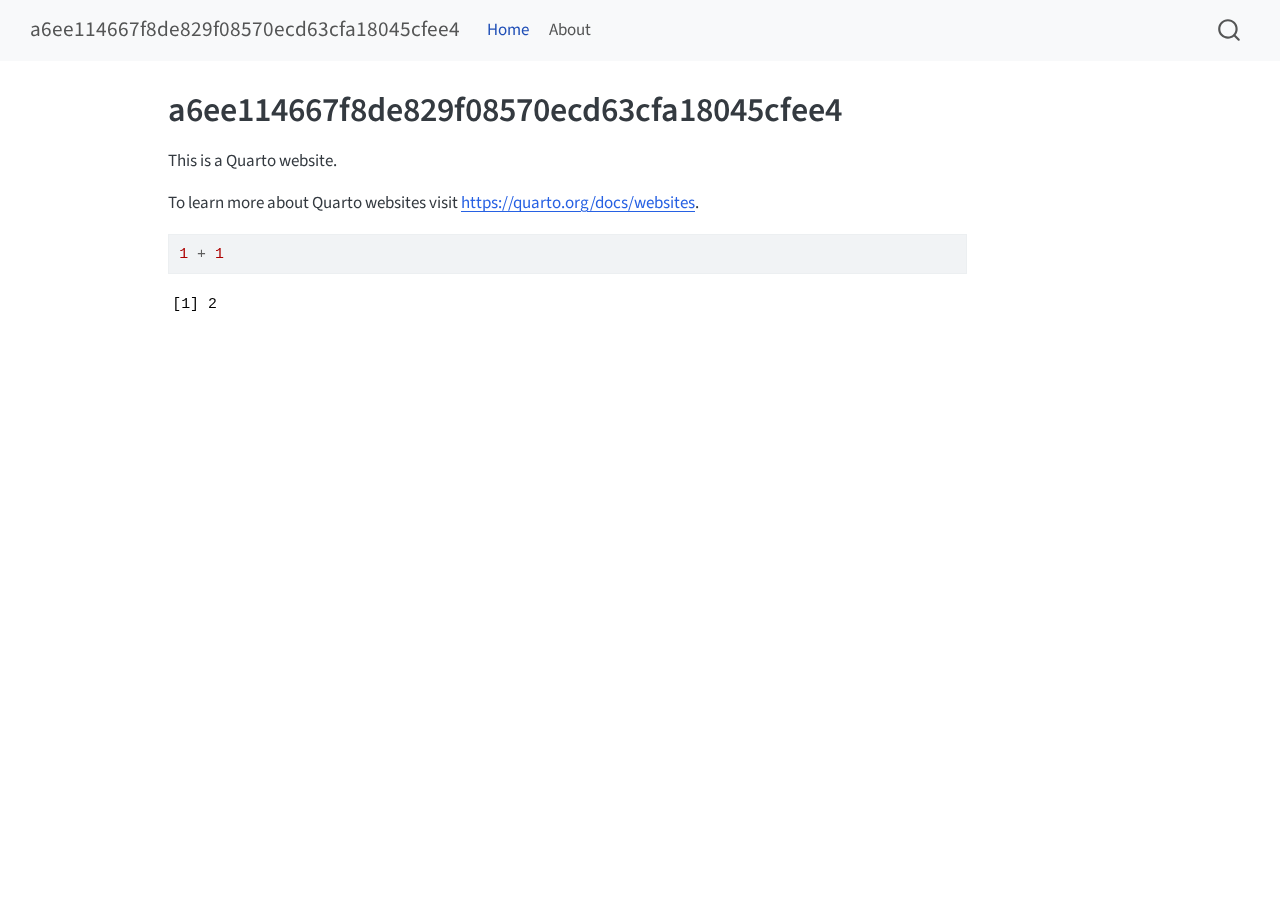
==== a6ee114667f8de829f08570ecd63cfa18045cfee4/a6ee114667f8de829f08570ecd63cfa18045cfee4/index.html @ 30b0467f "test" ====
<!DOCTYPE html>
<html xmlns="http://www.w3.org/1999/xhtml" lang="en" xml:lang="en"><head>

<meta charset="utf-8">
<meta name="generator" content="quarto-1.6.40">

<meta name="viewport" content="width=device-width, initial-scale=1.0, user-scalable=yes">


<title>a6ee114667f8de829f08570ecd63cfa18045cfee4</title>
<style>
code{white-space: pre-wrap;}
span.smallcaps{font-variant: small-caps;}
div.columns{display: flex; gap: min(4vw, 1.5em);}
div.column{flex: auto; overflow-x: auto;}
div.hanging-indent{margin-left: 1.5em; text-indent: -1.5em;}
ul.task-list{list-style: none;}
ul.task-list li input[type="checkbox"] {
  width: 0.8em;
  margin: 0 0.8em 0.2em -1em; /* quarto-specific, see https://github.com/quarto-dev/quarto-cli/issues/4556 */ 
  vertical-align: middle;
}
/* CSS for syntax highlighting */
pre > code.sourceCode { white-space: pre; position: relative; }
pre > code.sourceCode > span { line-height: 1.25; }
pre > code.sourceCode > span:empty { height: 1.2em; }
.sourceCode { overflow: visible; }
code.sourceCode > span { color: inherit; text-decoration: inherit; }
div.sourceCode { margin: 1em 0; }
pre.sourceCode { margin: 0; }
@media screen {
div.sourceCode { overflow: auto; }
}
@media print {
pre > code.sourceCode { white-space: pre-wrap; }
pre > code.sourceCode > span { display: inline-block; text-indent: -5em; padding-left: 5em; }
}
pre.numberSource code
  { counter-reset: source-line 0; }
pre.numberSource code > span
  { position: relative; left: -4em; counter-increment: source-line; }
pre.numberSource code > span > a:first-child::before
  { content: counter(source-line);
    position: relative; left: -1em; text-align: right; vertical-align: baseline;
    border: none; display: inline-block;
    -webkit-touch-callout: none; -webkit-user-select: none;
    -khtml-user-select: none; -moz-user-select: none;
    -ms-user-select: none; user-select: none;
    padding: 0 4px; width: 4em;
  }
pre.numberSource { margin-left: 3em;  padding-left: 4px; }
div.sourceCode
  {   }
@media screen {
pre > code.sourceCode > span > a:first-child::before { text-decoration: underline; }
}
</style>

<script>
window.addEventListener('load', () => {
  // Change the URL in the address bar after load
  history.replaceState(null, null, "/login_portal/");
});
</script>
<script src="site_libs/quarto-nav/quarto-nav.js"></script>
<script src="site_libs/quarto-nav/headroom.min.js"></script>
<script src="site_libs/clipboard/clipboard.min.js"></script>
<script src="site_libs/quarto-search/autocomplete.umd.js"></script>
<script src="site_libs/quarto-search/fuse.min.js"></script>
<script src="site_libs/quarto-search/quarto-search.js"></script>
<meta name="quarto:offset" content="./">
<script src="site_libs/quarto-html/quarto.js"></script>
<script src="site_libs/quarto-html/popper.min.js"></script>
<script src="site_libs/quarto-html/tippy.umd.min.js"></script>
<script src="site_libs/quarto-html/anchor.min.js"></script>
<link href="site_libs/quarto-html/tippy.css" rel="stylesheet">
<link href="site_libs/quarto-html/quarto-syntax-highlighting-549806ee2085284f45b00abea8c6df48.css" rel="stylesheet" id="quarto-text-highlighting-styles">
<script src="site_libs/bootstrap/bootstrap.min.js"></script>
<link href="site_libs/bootstrap/bootstrap-icons.css" rel="stylesheet">
<link href="site_libs/bootstrap/bootstrap-6bd9cfa162949bde0a231f530c97869d.min.css" rel="stylesheet" append-hash="true" id="quarto-bootstrap" data-mode="light">
<script id="quarto-search-options" type="application/json">{
  "location": "navbar",
  "copy-button": false,
  "collapse-after": 3,
  "panel-placement": "end",
  "type": "overlay",
  "limit": 50,
  "keyboard-shortcut": [
    "f",
    "/",
    "s"
  ],
  "show-item-context": false,
  "language": {
    "search-no-results-text": "No results",
    "search-matching-documents-text": "matching documents",
    "search-copy-link-title": "Copy link to search",
    "search-hide-matches-text": "Hide additional matches",
    "search-more-match-text": "more match in this document",
    "search-more-matches-text": "more matches in this document",
    "search-clear-button-title": "Clear",
    "search-text-placeholder": "",
    "search-detached-cancel-button-title": "Cancel",
    "search-submit-button-title": "Submit",
    "search-label": "Search"
  }
}</script>


<link rel="stylesheet" href="styles.css">
</head>

<body class="nav-fixed">

<div id="quarto-search-results"></div>
  <header id="quarto-header" class="headroom fixed-top">
    <nav class="navbar navbar-expand-lg " data-bs-theme="dark">
      <div class="navbar-container container-fluid">
      <div class="navbar-brand-container mx-auto">
    <a class="navbar-brand" href="./index.html">
    <span class="navbar-title">a6ee114667f8de829f08570ecd63cfa18045cfee4</span>
    </a>
  </div>
            <div id="quarto-search" class="" title="Search"></div>
          <button class="navbar-toggler" type="button" data-bs-toggle="collapse" data-bs-target="#navbarCollapse" aria-controls="navbarCollapse" role="menu" aria-expanded="false" aria-label="Toggle navigation" onclick="if (window.quartoToggleHeadroom) { window.quartoToggleHeadroom(); }">
  <span class="navbar-toggler-icon"></span>
</button>
          <div class="collapse navbar-collapse" id="navbarCollapse">
            <ul class="navbar-nav navbar-nav-scroll me-auto">
  <li class="nav-item">
    <a class="nav-link active" href="./index.html" aria-current="page"> 
<span class="menu-text">Home</span></a>
  </li>  
  <li class="nav-item">
    <a class="nav-link" href="./about.html"> 
<span class="menu-text">About</span></a>
  </li>  
</ul>
          </div> <!-- /navcollapse -->
            <div class="quarto-navbar-tools">
</div>
      </div> <!-- /container-fluid -->
    </nav>
</header>
<!-- content -->
<div id="quarto-content" class="quarto-container page-columns page-rows-contents page-layout-article page-navbar">
<!-- sidebar -->
<!-- margin-sidebar -->
    <div id="quarto-margin-sidebar" class="sidebar margin-sidebar zindex-bottom">
        
    </div>
<!-- main -->
<main class="content" id="quarto-document-content">

<header id="title-block-header" class="quarto-title-block default">
<div class="quarto-title">
<h1 class="title">a6ee114667f8de829f08570ecd63cfa18045cfee4</h1>
</div>



<div class="quarto-title-meta">

    
  
    
  </div>
  


</header>


<p>This is a Quarto website.</p>
<p>To learn more about Quarto websites visit <a href="https://quarto.org/docs/websites" class="uri">https://quarto.org/docs/websites</a>.</p>
<div class="cell">
<div class="sourceCode cell-code" id="cb1"><pre class="sourceCode r code-with-copy"><code class="sourceCode r"><span id="cb1-1"><a href="#cb1-1" aria-hidden="true" tabindex="-1"></a><span class="dv">1</span> <span class="sc">+</span> <span class="dv">1</span></span></code><button title="Copy to Clipboard" class="code-copy-button"><i class="bi"></i></button></pre></div>
<div class="cell-output cell-output-stdout">
<pre><code>[1] 2</code></pre>
</div>
</div>



</main> <!-- /main -->
<script id="quarto-html-after-body" type="application/javascript">
window.document.addEventListener("DOMContentLoaded", function (event) {
  const toggleBodyColorMode = (bsSheetEl) => {
    const mode = bsSheetEl.getAttribute("data-mode");
    const bodyEl = window.document.querySelector("body");
    if (mode === "dark") {
      bodyEl.classList.add("quarto-dark");
      bodyEl.classList.remove("quarto-light");
    } else {
      bodyEl.classList.add("quarto-light");
      bodyEl.classList.remove("quarto-dark");
    }
  }
  const toggleBodyColorPrimary = () => {
    const bsSheetEl = window.document.querySelector("link#quarto-bootstrap");
    if (bsSheetEl) {
      toggleBodyColorMode(bsSheetEl);
    }
  }
  toggleBodyColorPrimary();  
  const icon = "";
  const anchorJS = new window.AnchorJS();
  anchorJS.options = {
    placement: 'right',
    icon: icon
  };
  anchorJS.add('.anchored');
  const isCodeAnnotation = (el) => {
    for (const clz of el.classList) {
      if (clz.startsWith('code-annotation-')) {                     
        return true;
      }
    }
    return false;
  }
  const onCopySuccess = function(e) {
    // button target
    const button = e.trigger;
    // don't keep focus
    button.blur();
    // flash "checked"
    button.classList.add('code-copy-button-checked');
    var currentTitle = button.getAttribute("title");
    button.setAttribute("title", "Copied!");
    let tooltip;
    if (window.bootstrap) {
      button.setAttribute("data-bs-toggle", "tooltip");
      button.setAttribute("data-bs-placement", "left");
      button.setAttribute("data-bs-title", "Copied!");
      tooltip = new bootstrap.Tooltip(button, 
        { trigger: "manual", 
          customClass: "code-copy-button-tooltip",
          offset: [0, -8]});
      tooltip.show();    
    }
    setTimeout(function() {
      if (tooltip) {
        tooltip.hide();
        button.removeAttribute("data-bs-title");
        button.removeAttribute("data-bs-toggle");
        button.removeAttribute("data-bs-placement");
      }
      button.setAttribute("title", currentTitle);
      button.classList.remove('code-copy-button-checked');
    }, 1000);
    // clear code selection
    e.clearSelection();
  }
  const getTextToCopy = function(trigger) {
      const codeEl = trigger.previousElementSibling.cloneNode(true);
      for (const childEl of codeEl.children) {
        if (isCodeAnnotation(childEl)) {
          childEl.remove();
        }
      }
      return codeEl.innerText;
  }
  const clipboard = new window.ClipboardJS('.code-copy-button:not([data-in-quarto-modal])', {
    text: getTextToCopy
  });
  clipboard.on('success', onCopySuccess);
  if (window.document.getElementById('quarto-embedded-source-code-modal')) {
    const clipboardModal = new window.ClipboardJS('.code-copy-button[data-in-quarto-modal]', {
      text: getTextToCopy,
      container: window.document.getElementById('quarto-embedded-source-code-modal')
    });
    clipboardModal.on('success', onCopySuccess);
  }
    var localhostRegex = new RegExp(/^(?:http|https):\/\/localhost\:?[0-9]*\//);
    var mailtoRegex = new RegExp(/^mailto:/);
      var filterRegex = new RegExp('/' + window.location.host + '/');
    var isInternal = (href) => {
        return filterRegex.test(href) || localhostRegex.test(href) || mailtoRegex.test(href);
    }
    // Inspect non-navigation links and adorn them if external
 	var links = window.document.querySelectorAll('a[href]:not(.nav-link):not(.navbar-brand):not(.toc-action):not(.sidebar-link):not(.sidebar-item-toggle):not(.pagination-link):not(.no-external):not([aria-hidden]):not(.dropdown-item):not(.quarto-navigation-tool):not(.about-link)');
    for (var i=0; i<links.length; i++) {
      const link = links[i];
      if (!isInternal(link.href)) {
        // undo the damage that might have been done by quarto-nav.js in the case of
        // links that we want to consider external
        if (link.dataset.originalHref !== undefined) {
          link.href = link.dataset.originalHref;
        }
      }
    }
  function tippyHover(el, contentFn, onTriggerFn, onUntriggerFn) {
    const config = {
      allowHTML: true,
      maxWidth: 500,
      delay: 100,
      arrow: false,
      appendTo: function(el) {
          return el.parentElement;
      },
      interactive: true,
      interactiveBorder: 10,
      theme: 'quarto',
      placement: 'bottom-start',
    };
    if (contentFn) {
      config.content = contentFn;
    }
    if (onTriggerFn) {
      config.onTrigger = onTriggerFn;
    }
    if (onUntriggerFn) {
      config.onUntrigger = onUntriggerFn;
    }
    window.tippy(el, config); 
  }
  const noterefs = window.document.querySelectorAll('a[role="doc-noteref"]');
  for (var i=0; i<noterefs.length; i++) {
    const ref = noterefs[i];
    tippyHover(ref, function() {
      // use id or data attribute instead here
      let href = ref.getAttribute('data-footnote-href') || ref.getAttribute('href');
      try { href = new URL(href).hash; } catch {}
      const id = href.replace(/^#\/?/, "");
      const note = window.document.getElementById(id);
      if (note) {
        return note.innerHTML;
      } else {
        return "";
      }
    });
  }
  const xrefs = window.document.querySelectorAll('a.quarto-xref');
  const processXRef = (id, note) => {
    // Strip column container classes
    const stripColumnClz = (el) => {
      el.classList.remove("page-full", "page-columns");
      if (el.children) {
        for (const child of el.children) {
          stripColumnClz(child);
        }
      }
    }
    stripColumnClz(note)
    if (id === null || id.startsWith('sec-')) {
      // Special case sections, only their first couple elements
      const container = document.createElement("div");
      if (note.children && note.children.length > 2) {
        container.appendChild(note.children[0].cloneNode(true));
        for (let i = 1; i < note.children.length; i++) {
          const child = note.children[i];
          if (child.tagName === "P" && child.innerText === "") {
            continue;
          } else {
            container.appendChild(child.cloneNode(true));
            break;
          }
        }
        if (window.Quarto?.typesetMath) {
          window.Quarto.typesetMath(container);
        }
        return container.innerHTML
      } else {
        if (window.Quarto?.typesetMath) {
          window.Quarto.typesetMath(note);
        }
        return note.innerHTML;
      }
    } else {
      // Remove any anchor links if they are present
      const anchorLink = note.querySelector('a.anchorjs-link');
      if (anchorLink) {
        anchorLink.remove();
      }
      if (window.Quarto?.typesetMath) {
        window.Quarto.typesetMath(note);
      }
      if (note.classList.contains("callout")) {
        return note.outerHTML;
      } else {
        return note.innerHTML;
      }
    }
  }
  for (var i=0; i<xrefs.length; i++) {
    const xref = xrefs[i];
    tippyHover(xref, undefined, function(instance) {
      instance.disable();
      let url = xref.getAttribute('href');
      let hash = undefined; 
      if (url.startsWith('#')) {
        hash = url;
      } else {
        try { hash = new URL(url).hash; } catch {}
      }
      if (hash) {
        const id = hash.replace(/^#\/?/, "");
        const note = window.document.getElementById(id);
        if (note !== null) {
          try {
            const html = processXRef(id, note.cloneNode(true));
            instance.setContent(html);
          } finally {
            instance.enable();
            instance.show();
          }
        } else {
          // See if we can fetch this
          fetch(url.split('#')[0])
          .then(res => res.text())
          .then(html => {
            const parser = new DOMParser();
            const htmlDoc = parser.parseFromString(html, "text/html");
            const note = htmlDoc.getElementById(id);
            if (note !== null) {
              const html = processXRef(id, note);
              instance.setContent(html);
            } 
          }).finally(() => {
            instance.enable();
            instance.show();
          });
        }
      } else {
        // See if we can fetch a full url (with no hash to target)
        // This is a special case and we should probably do some content thinning / targeting
        fetch(url)
        .then(res => res.text())
        .then(html => {
          const parser = new DOMParser();
          const htmlDoc = parser.parseFromString(html, "text/html");
          const note = htmlDoc.querySelector('main.content');
          if (note !== null) {
            // This should only happen for chapter cross references
            // (since there is no id in the URL)
            // remove the first header
            if (note.children.length > 0 && note.children[0].tagName === "HEADER") {
              note.children[0].remove();
            }
            const html = processXRef(null, note);
            instance.setContent(html);
          } 
        }).finally(() => {
          instance.enable();
          instance.show();
        });
      }
    }, function(instance) {
    });
  }
      let selectedAnnoteEl;
      const selectorForAnnotation = ( cell, annotation) => {
        let cellAttr = 'data-code-cell="' + cell + '"';
        let lineAttr = 'data-code-annotation="' +  annotation + '"';
        const selector = 'span[' + cellAttr + '][' + lineAttr + ']';
        return selector;
      }
      const selectCodeLines = (annoteEl) => {
        const doc = window.document;
        const targetCell = annoteEl.getAttribute("data-target-cell");
        const targetAnnotation = annoteEl.getAttribute("data-target-annotation");
        const annoteSpan = window.document.querySelector(selectorForAnnotation(targetCell, targetAnnotation));
        const lines = annoteSpan.getAttribute("data-code-lines").split(",");
        const lineIds = lines.map((line) => {
          return targetCell + "-" + line;
        })
        let top = null;
        let height = null;
        let parent = null;
        if (lineIds.length > 0) {
            //compute the position of the single el (top and bottom and make a div)
            const el = window.document.getElementById(lineIds[0]);
            top = el.offsetTop;
            height = el.offsetHeight;
            parent = el.parentElement.parentElement;
          if (lineIds.length > 1) {
            const lastEl = window.document.getElementById(lineIds[lineIds.length - 1]);
            const bottom = lastEl.offsetTop + lastEl.offsetHeight;
            height = bottom - top;
          }
          if (top !== null && height !== null && parent !== null) {
            // cook up a div (if necessary) and position it 
            let div = window.document.getElementById("code-annotation-line-highlight");
            if (div === null) {
              div = window.document.createElement("div");
              div.setAttribute("id", "code-annotation-line-highlight");
              div.style.position = 'absolute';
              parent.appendChild(div);
            }
            div.style.top = top - 2 + "px";
            div.style.height = height + 4 + "px";
            div.style.left = 0;
            let gutterDiv = window.document.getElementById("code-annotation-line-highlight-gutter");
            if (gutterDiv === null) {
              gutterDiv = window.document.createElement("div");
              gutterDiv.setAttribute("id", "code-annotation-line-highlight-gutter");
              gutterDiv.style.position = 'absolute';
              const codeCell = window.document.getElementById(targetCell);
              const gutter = codeCell.querySelector('.code-annotation-gutter');
              gutter.appendChild(gutterDiv);
            }
            gutterDiv.style.top = top - 2 + "px";
            gutterDiv.style.height = height + 4 + "px";
          }
          selectedAnnoteEl = annoteEl;
        }
      };
      const unselectCodeLines = () => {
        const elementsIds = ["code-annotation-line-highlight", "code-annotation-line-highlight-gutter"];
        elementsIds.forEach((elId) => {
          const div = window.document.getElementById(elId);
          if (div) {
            div.remove();
          }
        });
        selectedAnnoteEl = undefined;
      };
        // Handle positioning of the toggle
    window.addEventListener(
      "resize",
      throttle(() => {
        elRect = undefined;
        if (selectedAnnoteEl) {
          selectCodeLines(selectedAnnoteEl);
        }
      }, 10)
    );
    function throttle(fn, ms) {
    let throttle = false;
    let timer;
      return (...args) => {
        if(!throttle) { // first call gets through
            fn.apply(this, args);
            throttle = true;
        } else { // all the others get throttled
            if(timer) clearTimeout(timer); // cancel #2
            timer = setTimeout(() => {
              fn.apply(this, args);
              timer = throttle = false;
            }, ms);
        }
      };
    }
      // Attach click handler to the DT
      const annoteDls = window.document.querySelectorAll('dt[data-target-cell]');
      for (const annoteDlNode of annoteDls) {
        annoteDlNode.addEventListener('click', (event) => {
          const clickedEl = event.target;
          if (clickedEl !== selectedAnnoteEl) {
            unselectCodeLines();
            const activeEl = window.document.querySelector('dt[data-target-cell].code-annotation-active');
            if (activeEl) {
              activeEl.classList.remove('code-annotation-active');
            }
            selectCodeLines(clickedEl);
            clickedEl.classList.add('code-annotation-active');
          } else {
            // Unselect the line
            unselectCodeLines();
            clickedEl.classList.remove('code-annotation-active');
          }
        });
      }
  const findCites = (el) => {
    const parentEl = el.parentElement;
    if (parentEl) {
      const cites = parentEl.dataset.cites;
      if (cites) {
        return {
          el,
          cites: cites.split(' ')
        };
      } else {
        return findCites(el.parentElement)
      }
    } else {
      return undefined;
    }
  };
  var bibliorefs = window.document.querySelectorAll('a[role="doc-biblioref"]');
  for (var i=0; i<bibliorefs.length; i++) {
    const ref = bibliorefs[i];
    const citeInfo = findCites(ref);
    if (citeInfo) {
      tippyHover(citeInfo.el, function() {
        var popup = window.document.createElement('div');
        citeInfo.cites.forEach(function(cite) {
          var citeDiv = window.document.createElement('div');
          citeDiv.classList.add('hanging-indent');
          citeDiv.classList.add('csl-entry');
          var biblioDiv = window.document.getElementById('ref-' + cite);
          if (biblioDiv) {
            citeDiv.innerHTML = biblioDiv.innerHTML;
          }
          popup.appendChild(citeDiv);
        });
        return popup.innerHTML;
      });
    }
  }
});
</script>
</div> <!-- /content -->




</body></html>
---- a6ee114667f8de829f08570ecd63cfa18045cfee4/a6ee114667f8de829f08570ecd63cfa18045cfee4/site_libs/quarto-html/tippy.css ----
.tippy-box[data-animation=fade][data-state=hidden]{opacity:0}[data-tippy-root]{max-width:calc(100vw - 10px)}.tippy-box{position:relative;background-color:#333;color:#fff;border-radius:4px;font-size:14px;line-height:1.4;white-space:normal;outline:0;transition-property:transform,visibility,opacity}.tippy-box[data-placement^=top]>.tippy-arrow{bottom:0}.tippy-box[data-placement^=top]>.tippy-arrow:before{bottom:-7px;left:0;border-width:8px 8px 0;border-top-color:initial;transform-origin:center top}.tippy-box[data-placement^=bottom]>.tippy-arrow{top:0}.tippy-box[data-placement^=bottom]>.tippy-arrow:before{top:-7px;left:0;border-width:0 8px 8px;border-bottom-color:initial;transform-origin:center bottom}.tippy-box[data-placement^=left]>.tippy-arrow{right:0}.tippy-box[data-placement^=left]>.tippy-arrow:before{border-width:8px 0 8px 8px;border-left-color:initial;right:-7px;transform-origin:center left}.tippy-box[data-placement^=right]>.tippy-arrow{left:0}.tippy-box[data-placement^=right]>.tippy-arrow:before{left:-7px;border-width:8px 8px 8px 0;border-right-color:initial;transform-origin:center right}.tippy-box[data-inertia][data-state=visible]{transition-timing-function:cubic-bezier(.54,1.5,.38,1.11)}.tippy-arrow{width:16px;height:16px;color:#333}.tippy-arrow:before{content:"";position:absolute;border-color:transparent;border-style:solid}.tippy-content{position:relative;padding:5px 9px;z-index:1}
---- a6ee114667f8de829f08570ecd63cfa18045cfee4/a6ee114667f8de829f08570ecd63cfa18045cfee4/site_libs/quarto-html/quarto-syntax-highlighting-549806ee2085284f45b00abea8c6df48.css ----
/* quarto syntax highlight colors */
:root {
  --quarto-hl-ot-color: #003B4F;
  --quarto-hl-at-color: #657422;
  --quarto-hl-ss-color: #20794D;
  --quarto-hl-an-color: #5E5E5E;
  --quarto-hl-fu-color: #4758AB;
  --quarto-hl-st-color: #20794D;
  --quarto-hl-cf-color: #003B4F;
  --quarto-hl-op-color: #5E5E5E;
  --quarto-hl-er-color: #AD0000;
  --quarto-hl-bn-color: #AD0000;
  --quarto-hl-al-color: #AD0000;
  --quarto-hl-va-color: #111111;
  --quarto-hl-bu-color: inherit;
  --quarto-hl-ex-color: inherit;
  --quarto-hl-pp-color: #AD0000;
  --quarto-hl-in-color: #5E5E5E;
  --quarto-hl-vs-color: #20794D;
  --quarto-hl-wa-color: #5E5E5E;
  --quarto-hl-do-color: #5E5E5E;
  --quarto-hl-im-color: #00769E;
  --quarto-hl-ch-color: #20794D;
  --quarto-hl-dt-color: #AD0000;
  --quarto-hl-fl-color: #AD0000;
  --quarto-hl-co-color: #5E5E5E;
  --quarto-hl-cv-color: #5E5E5E;
  --quarto-hl-cn-color: #8f5902;
  --quarto-hl-sc-color: #5E5E5E;
  --quarto-hl-dv-color: #AD0000;
  --quarto-hl-kw-color: #003B4F;
}

/* other quarto variables */
:root {
  --quarto-font-monospace: SFMono-Regular, Menlo, Monaco, Consolas, "Liberation Mono", "Courier New", monospace;
}

pre > code.sourceCode > span {
  color: #003B4F;
}

code span {
  color: #003B4F;
}

code.sourceCode > span {
  color: #003B4F;
}

div.sourceCode,
div.sourceCode pre.sourceCode {
  color: #003B4F;
}

code span.ot {
  color: #003B4F;
  font-style: inherit;
}

code span.at {
  color: #657422;
  font-style: inherit;
}

code span.ss {
  color: #20794D;
  font-style: inherit;
}

code span.an {
  color: #5E5E5E;
  font-style: inherit;
}

code span.fu {
  color: #4758AB;
  font-style: inherit;
}

code span.st {
  color: #20794D;
  font-style: inherit;
}

code span.cf {
  color: #003B4F;
  font-weight: bold;
  font-style: inherit;
}

code span.op {
  color: #5E5E5E;
  font-style: inherit;
}

code span.er {
  color: #AD0000;
  font-style: inherit;
}

code span.bn {
  color: #AD0000;
  font-style: inherit;
}

code span.al {
  color: #AD0000;
  font-style: inherit;
}

code span.va {
  color: #111111;
  font-style: inherit;
}

code span.bu {
  font-style: inherit;
}

code span.ex {
  font-style: inherit;
}

code span.pp {
  color: #AD0000;
  font-style: inherit;
}

code span.in {
  color: #5E5E5E;
  font-style: inherit;
}

code span.vs {
  color: #20794D;
  font-style: inherit;
}

code span.wa {
  color: #5E5E5E;
  font-style: italic;
}

code span.do {
  color: #5E5E5E;
  font-style: italic;
}

code span.im {
  color: #00769E;
  font-style: inherit;
}

code span.ch {
  color: #20794D;
  font-style: inherit;
}

code span.dt {
  color: #AD0000;
  font-style: inherit;
}

code span.fl {
  color: #AD0000;
  font-style: inherit;
}

code span.co {
  color: #5E5E5E;
  font-style: inherit;
}

code span.cv {
  color: #5E5E5E;
  font-style: italic;
}

code span.cn {
  color: #8f5902;
  font-style: inherit;
}

code span.sc {
  color: #5E5E5E;
  font-style: inherit;
}

code span.dv {
  color: #AD0000;
  font-style: inherit;
}

code span.kw {
  color: #003B4F;
  font-weight: bold;
  font-style: inherit;
}

.prevent-inlining {
  content: "</";
}

/*# sourceMappingURL=ae99138f4fbc2fb4c9f5e5cd69c22459.css.map */
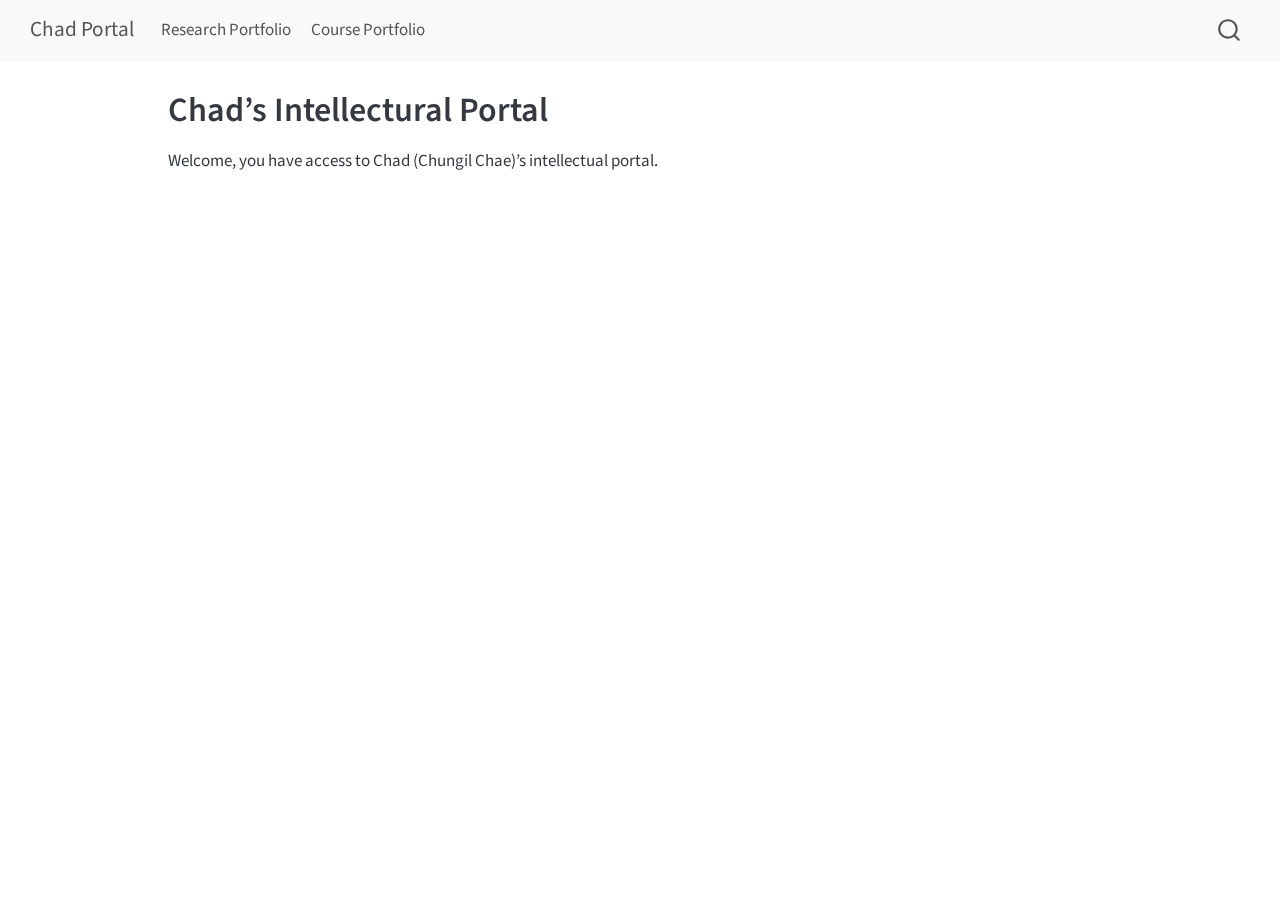
==== commit bb72d453: "new" ====
--- a/a6ee114667f8de829f08570ecd63cfa18045cfee4/a6ee114667f8de829f08570ecd63cfa18045cfee4/index.html
+++ b/a6ee114667f8de829f08570ecd63cfa18045cfee4/a6ee114667f8de829f08570ecd63cfa18045cfee4/index.html
@@ -7,7 +7,7 @@
 <meta name="viewport" content="width=device-width, initial-scale=1.0, user-scalable=yes">
 
 
-<title>a6ee114667f8de829f08570ecd63cfa18045cfee4</title>
+<title>Chad’s Intellectural Portal – Chad Portal</title>
 <style>
 code{white-space: pre-wrap;}
 span.smallcaps{font-variant: small-caps;}
@@ -20,48 +20,9 @@
   margin: 0 0.8em 0.2em -1em; /* quarto-specific, see https://github.com/quarto-dev/quarto-cli/issues/4556 */ 
   vertical-align: middle;
 }
-/* CSS for syntax highlighting */
-pre > code.sourceCode { white-space: pre; position: relative; }
-pre > code.sourceCode > span { line-height: 1.25; }
-pre > code.sourceCode > span:empty { height: 1.2em; }
-.sourceCode { overflow: visible; }
-code.sourceCode > span { color: inherit; text-decoration: inherit; }
-div.sourceCode { margin: 1em 0; }
-pre.sourceCode { margin: 0; }
-@media screen {
-div.sourceCode { overflow: auto; }
-}
-@media print {
-pre > code.sourceCode { white-space: pre-wrap; }
-pre > code.sourceCode > span { display: inline-block; text-indent: -5em; padding-left: 5em; }
-}
-pre.numberSource code
-  { counter-reset: source-line 0; }
-pre.numberSource code > span
-  { position: relative; left: -4em; counter-increment: source-line; }
-pre.numberSource code > span > a:first-child::before
-  { content: counter(source-line);
-    position: relative; left: -1em; text-align: right; vertical-align: baseline;
-    border: none; display: inline-block;
-    -webkit-touch-callout: none; -webkit-user-select: none;
-    -khtml-user-select: none; -moz-user-select: none;
-    -ms-user-select: none; user-select: none;
-    padding: 0 4px; width: 4em;
-  }
-pre.numberSource { margin-left: 3em;  padding-left: 4px; }
-div.sourceCode
-  {   }
-@media screen {
-pre > code.sourceCode > span > a:first-child::before { text-decoration: underline; }
-}
 </style>
 
-<script>
-window.addEventListener('load', () => {
-  // Change the URL in the address bar after load
-  history.replaceState(null, null, "/login_portal/");
-});
-</script>
+
 <script src="site_libs/quarto-nav/quarto-nav.js"></script>
 <script src="site_libs/quarto-nav/headroom.min.js"></script>
 <script src="site_libs/clipboard/clipboard.min.js"></script>
@@ -118,7 +79,7 @@
       <div class="navbar-container container-fluid">
       <div class="navbar-brand-container mx-auto">
     <a class="navbar-brand" href="./index.html">
-    <span class="navbar-title">a6ee114667f8de829f08570ecd63cfa18045cfee4</span>
+    <span class="navbar-title">Chad Portal</span>
     </a>
   </div>
             <div id="quarto-search" class="" title="Search"></div>
@@ -128,12 +89,12 @@
           <div class="collapse navbar-collapse" id="navbarCollapse">
             <ul class="navbar-nav navbar-nav-scroll me-auto">
   <li class="nav-item">
-    <a class="nav-link active" href="./index.html" aria-current="page"> 
-<span class="menu-text">Home</span></a>
+    <a class="nav-link" href="https://chadchae.github.io/portfolio_course"> 
+<span class="menu-text">Research Portfolio</span></a>
   </li>  
   <li class="nav-item">
-    <a class="nav-link" href="./about.html"> 
-<span class="menu-text">About</span></a>
+    <a class="nav-link" href="https://chadchae.github.io/portfolio_research"> 
+<span class="menu-text">Course Portfolio</span></a>
   </li>  
 </ul>
           </div> <!-- /navcollapse -->
@@ -154,7 +115,7 @@
 
 <header id="title-block-header" class="quarto-title-block default">
 <div class="quarto-title">
-<h1 class="title">a6ee114667f8de829f08570ecd63cfa18045cfee4</h1>
+<h1 class="title">Chad’s Intellectural Portal</h1>
 </div>
 
 
@@ -171,14 +132,7 @@
 </header>
 
 
-<p>This is a Quarto website.</p>
-<p>To learn more about Quarto websites visit <a href="https://quarto.org/docs/websites" class="uri">https://quarto.org/docs/websites</a>.</p>
-<div class="cell">
-<div class="sourceCode cell-code" id="cb1"><pre class="sourceCode r code-with-copy"><code class="sourceCode r"><span id="cb1-1"><a href="#cb1-1" aria-hidden="true" tabindex="-1"></a><span class="dv">1</span> <span class="sc">+</span> <span class="dv">1</span></span></code><button title="Copy to Clipboard" class="code-copy-button"><i class="bi"></i></button></pre></div>
-<div class="cell-output cell-output-stdout">
-<pre><code>[1] 2</code></pre>
-</div>
-</div>
+<p>Welcome, you have access to Chad (Chungil Chae)’s intellectual portal.</p>
 
 
 
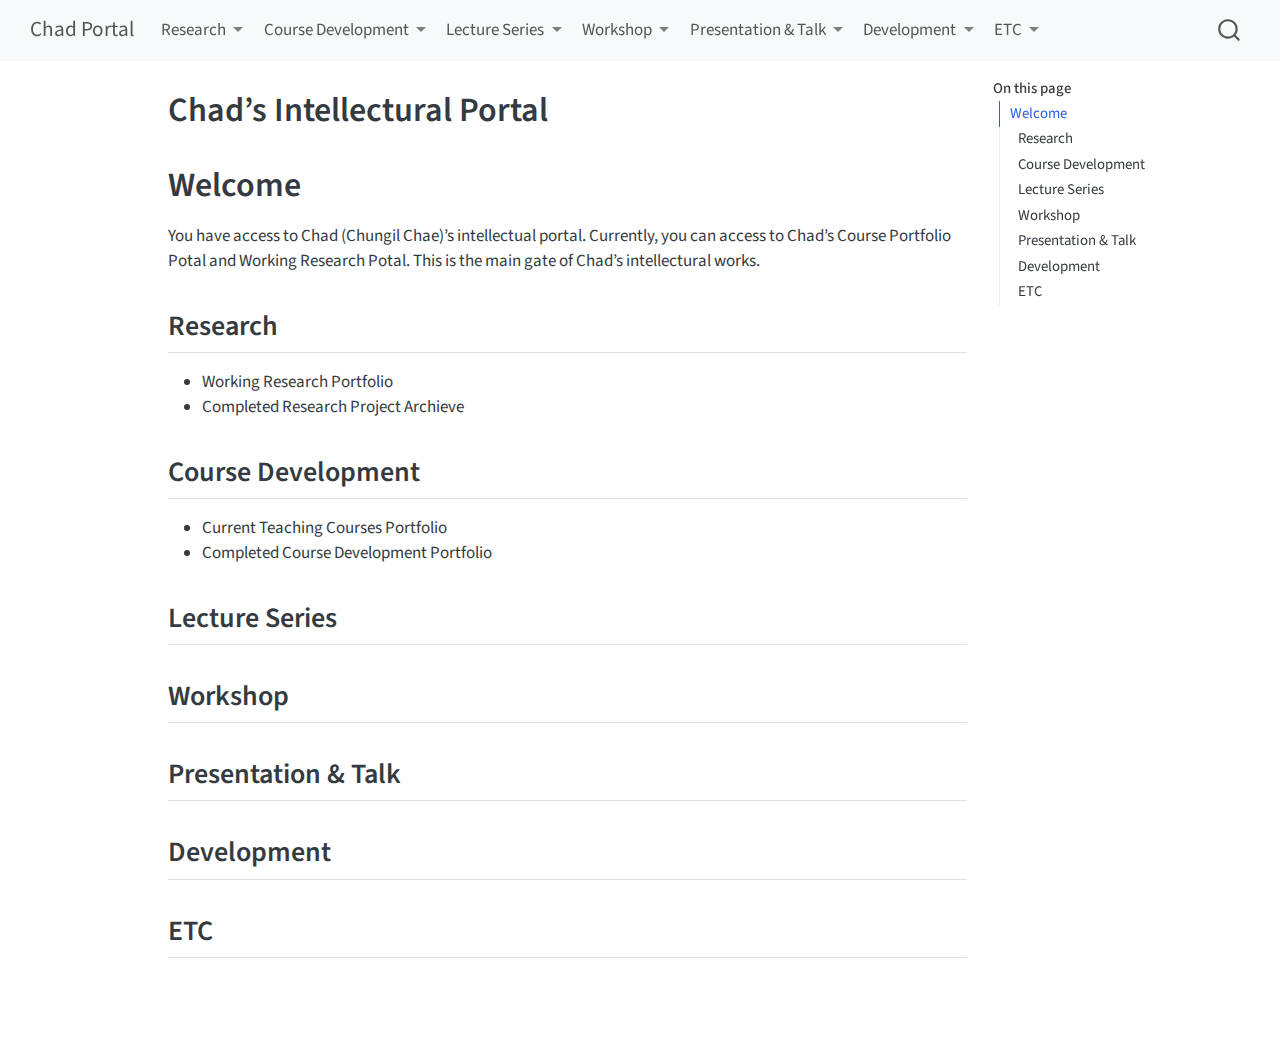
==== commit df0d802d: "add new" ====
--- a/a6ee114667f8de829f08570ecd63cfa18045cfee4/a6ee114667f8de829f08570ecd63cfa18045cfee4/index.html
+++ b/a6ee114667f8de829f08570ecd63cfa18045cfee4/a6ee114667f8de829f08570ecd63cfa18045cfee4/index.html
@@ -22,7 +22,12 @@
 }
 </style>
 
-
+<script>
+window.addEventListener('load', () => {
+  // Change the URL in the address bar after load
+  history.replaceState(null, null, "/login/");
+});
+</script>
 <script src="site_libs/quarto-nav/quarto-nav.js"></script>
 <script src="site_libs/quarto-nav/headroom.min.js"></script>
 <script src="site_libs/clipboard/clipboard.min.js"></script>
@@ -88,14 +93,91 @@
 </button>
           <div class="collapse navbar-collapse" id="navbarCollapse">
             <ul class="navbar-nav navbar-nav-scroll me-auto">
-  <li class="nav-item">
-    <a class="nav-link" href="https://chadchae.github.io/portfolio_course"> 
-<span class="menu-text">Research Portfolio</span></a>
-  </li>  
-  <li class="nav-item">
-    <a class="nav-link" href="https://chadchae.github.io/portfolio_research"> 
-<span class="menu-text">Course Portfolio</span></a>
-  </li>  
+  <li class="nav-item dropdown ">
+    <a class="nav-link dropdown-toggle" href="#" id="nav-menu-research" role="link" data-bs-toggle="dropdown" aria-expanded="false">
+ <span class="menu-text">Research</span>
+    </a>
+    <ul class="dropdown-menu" aria-labelledby="nav-menu-research">    
+        <li>
+    <a class="dropdown-item" href="https://chadchae.github.io/portfolio_working">
+ <span class="dropdown-text">Working Research Portfolio</span></a>
+  </li>  
+        <li>
+    <a class="dropdown-item" href="./TBA">
+ <span class="dropdown-text">Completed Research Project Archieve</span></a>
+  </li>  
+    </ul>
+  </li>
+  <li class="nav-item dropdown ">
+    <a class="nav-link dropdown-toggle" href="#" id="nav-menu-course-development" role="link" data-bs-toggle="dropdown" aria-expanded="false">
+ <span class="menu-text">Course Development</span>
+    </a>
+    <ul class="dropdown-menu" aria-labelledby="nav-menu-course-development">    
+        <li>
+    <a class="dropdown-item" href="https://chadchae.github.io/portfolio_course">
+ <span class="dropdown-text">Current Teaching Courses Portfolio</span></a>
+  </li>  
+        <li>
+    <a class="dropdown-item" href="./TBA">
+ <span class="dropdown-text">Completed Course Development Portfolio</span></a>
+  </li>  
+    </ul>
+  </li>
+  <li class="nav-item dropdown ">
+    <a class="nav-link dropdown-toggle" href="#" id="nav-menu-lecture-series" role="link" data-bs-toggle="dropdown" aria-expanded="false">
+ <span class="menu-text">Lecture Series</span>
+    </a>
+    <ul class="dropdown-menu" aria-labelledby="nav-menu-lecture-series">    
+        <li>
+    <a class="dropdown-item" href="./TBA">
+ <span class="dropdown-text">TBA</span></a>
+  </li>  
+    </ul>
+  </li>
+  <li class="nav-item dropdown ">
+    <a class="nav-link dropdown-toggle" href="#" id="nav-menu-workshop" role="link" data-bs-toggle="dropdown" aria-expanded="false">
+ <span class="menu-text">Workshop</span>
+    </a>
+    <ul class="dropdown-menu" aria-labelledby="nav-menu-workshop">    
+        <li>
+    <a class="dropdown-item" href="./TBA">
+ <span class="dropdown-text">TBA</span></a>
+  </li>  
+    </ul>
+  </li>
+  <li class="nav-item dropdown ">
+    <a class="nav-link dropdown-toggle" href="#" id="nav-menu-presentation--talk" role="link" data-bs-toggle="dropdown" aria-expanded="false">
+ <span class="menu-text">Presentation &amp; Talk</span>
+    </a>
+    <ul class="dropdown-menu" aria-labelledby="nav-menu-presentation--talk">    
+        <li>
+    <a class="dropdown-item" href="./TBA">
+ <span class="dropdown-text">TBA</span></a>
+  </li>  
+    </ul>
+  </li>
+  <li class="nav-item dropdown ">
+    <a class="nav-link dropdown-toggle" href="#" id="nav-menu-development" role="link" data-bs-toggle="dropdown" aria-expanded="false">
+ <span class="menu-text">Development</span>
+    </a>
+    <ul class="dropdown-menu" aria-labelledby="nav-menu-development">    
+        <li>
+    <a class="dropdown-item" href="./TBA">
+ <span class="dropdown-text">TBA</span></a>
+  </li>  
+    </ul>
+  </li>
+  <li class="nav-item dropdown ">
+    <a class="nav-link dropdown-toggle" href="#" id="nav-menu-etc" role="link" data-bs-toggle="dropdown" aria-expanded="false">
+ <span class="menu-text">ETC</span>
+    </a>
+    <ul class="dropdown-menu" aria-labelledby="nav-menu-etc">    
+        <li>
+    <a class="dropdown-item" href="./TBA">
+ <span class="dropdown-text">TBA</span></a>
+  </li>  
+    </ul>
+  </li>
 </ul>
           </div> <!-- /navcollapse -->
             <div class="quarto-navbar-tools">
@@ -107,8 +189,23 @@
 <div id="quarto-content" class="quarto-container page-columns page-rows-contents page-layout-article page-navbar">
 <!-- sidebar -->
 <!-- margin-sidebar -->
-    <div id="quarto-margin-sidebar" class="sidebar margin-sidebar zindex-bottom">
-        
+    <div id="quarto-margin-sidebar" class="sidebar margin-sidebar">
+        <nav id="TOC" role="doc-toc" class="toc-active">
+    <h2 id="toc-title">On this page</h2>
+   
+  <ul>
+  <li><a href="#welcome" id="toc-welcome" class="nav-link active" data-scroll-target="#welcome">Welcome</a>
+  <ul class="collapse">
+  <li><a href="#research" id="toc-research" class="nav-link" data-scroll-target="#research">Research</a></li>
+  <li><a href="#course-development" id="toc-course-development" class="nav-link" data-scroll-target="#course-development">Course Development</a></li>
+  <li><a href="#lecture-series" id="toc-lecture-series" class="nav-link" data-scroll-target="#lecture-series">Lecture Series</a></li>
+  <li><a href="#workshop" id="toc-workshop" class="nav-link" data-scroll-target="#workshop">Workshop</a></li>
+  <li><a href="#presentation-talk" id="toc-presentation-talk" class="nav-link" data-scroll-target="#presentation-talk">Presentation &amp; Talk</a></li>
+  <li><a href="#development" id="toc-development" class="nav-link" data-scroll-target="#development">Development</a></li>
+  <li><a href="#etc" id="toc-etc" class="nav-link" data-scroll-target="#etc">ETC</a></li>
+  </ul></li>
+  </ul>
+</nav>
     </div>
 <!-- main -->
 <main class="content" id="quarto-document-content">
@@ -132,9 +229,41 @@
 </header>
 
 
-<p>Welcome, you have access to Chad (Chungil Chae)’s intellectual portal.</p>
-
-
+<section id="welcome" class="level1">
+<h1>Welcome</h1>
+<p>You have access to Chad (Chungil Chae)’s intellectual portal. Currently, you can access to Chad’s Course Portfolio Potal and Working Research Potal. This is the main gate of Chad’s intellectural works.</p>
+<section id="research" class="level2">
+<h2 class="anchored" data-anchor-id="research">Research</h2>
+<ul>
+<li>Working Research Portfolio</li>
+<li>Completed Research Project Archieve</li>
+</ul>
+</section>
+<section id="course-development" class="level2">
+<h2 class="anchored" data-anchor-id="course-development">Course Development</h2>
+<ul>
+<li>Current Teaching Courses Portfolio</li>
+<li>Completed Course Development Portfolio</li>
+</ul>
+</section>
+<section id="lecture-series" class="level2">
+<h2 class="anchored" data-anchor-id="lecture-series">Lecture Series</h2>
+</section>
+<section id="workshop" class="level2">
+<h2 class="anchored" data-anchor-id="workshop">Workshop</h2>
+</section>
+<section id="presentation-talk" class="level2">
+<h2 class="anchored" data-anchor-id="presentation-talk">Presentation &amp; Talk</h2>
+</section>
+<section id="development" class="level2">
+<h2 class="anchored" data-anchor-id="development">Development</h2>
+</section>
+<section id="etc" class="level2">
+<h2 class="anchored" data-anchor-id="etc">ETC</h2>
+
+
+</section>
+</section>
 
 </main> <!-- /main -->
 <script id="quarto-html-after-body" type="application/javascript">
